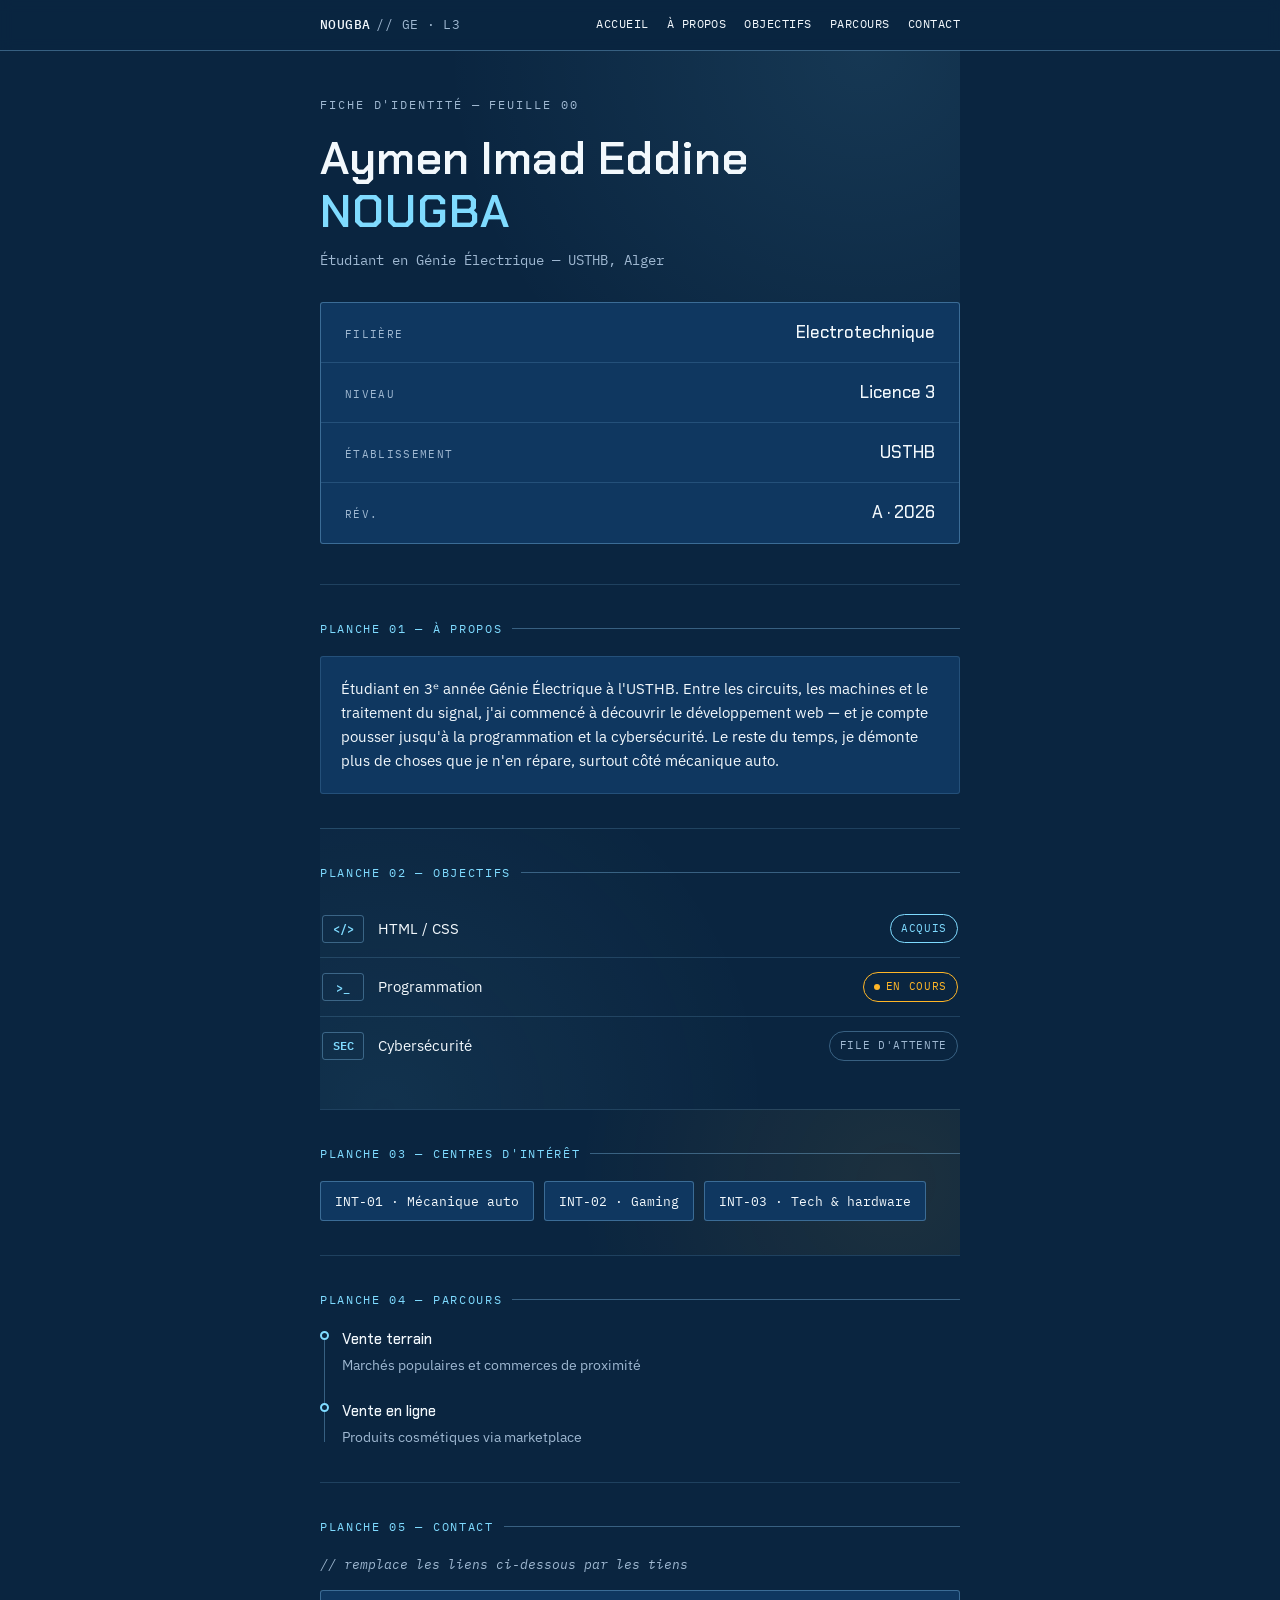
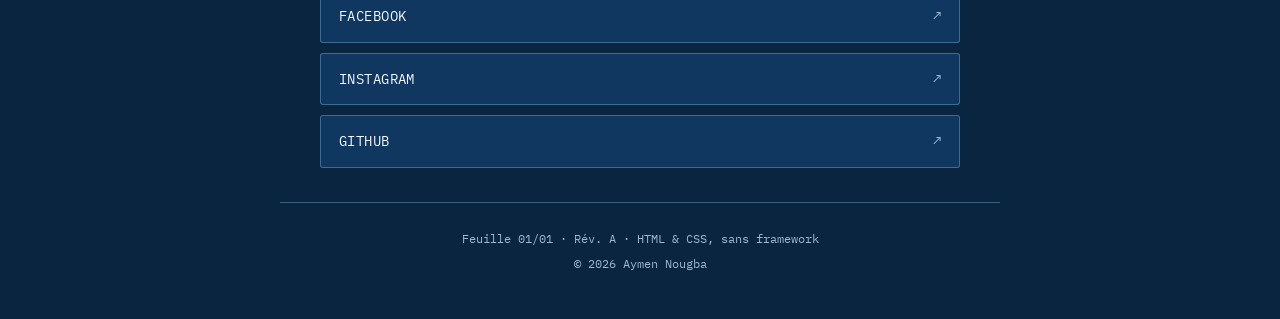
==== index.html @ 880c9650 "Add files via upload" ====
<!DOCTYPE html>
<html lang="fr">
<head>
<meta charset="UTF-8">
<meta name="viewport" content="width=device-width, initial-scale=1.0">
<title>Aymen Nougba — Génie Électrique</title>
<link rel="preconnect" href="https://fonts.googleapis.com">
<link rel="preconnect" href="https://fonts.gstatic.com" crossorigin>
<link href="https://fonts.googleapis.com/css2?family=Chakra+Petch:wght@500;600;700&family=IBM+Plex+Mono:wght@400;500;600&family=IBM+Plex+Sans:wght@400;500;600&display=swap" rel="stylesheet">
<link rel="stylesheet" href="./style.css">
</head>
<body>

<!-- ============ NAVIGATION ============ -->
<header class="nav">
  <div class="nav-inner">
    <span class="brand">NOUGBA<span class="brand-tag">// GE · L3</span></span>
    <nav class="nav-links">
      <a href="#accueil">Accueil</a>
      <a href="#apropos">À propos</a>
      <a href="#objectifs">Objectifs</a>
      <a href="#parcours">Parcours</a>
      <a href="#contact">Contact</a>
    </nav>
  </div>
</header>

<main>

  <!-- ============ HERO / CARTOUCHE ============ -->
  <section class="hero" id="accueil">
    <p class="eyebrow">Fiche d'identité — Feuille 00</p>
    <h1>
      <span class="fname">Aymen Imad Eddine</span><br>
      <span class="lname">Nougba</span>
    </h1>
    <p class="tagline">Étudiant en Génie Électrique — USTHB, Alger</p>

    <div class="cartouche">
      <div class="field"><span class="f-label">Filière</span><span class="f-value">Electrotechnique</span></div>
      <div class="field"><span class="f-label">Niveau</span><span class="f-value">Licence 3</span></div>
      <div class="field"><span class="f-label">Établissement</span><span class="f-value">USTHB</span></div>
      <div class="field"><span class="f-label">Rév.</span><span class="f-value">A · 2026</span></div>
    </div>
  </section>

  <!-- ============ PLANCHE 01 — À PROPOS ============ -->
  <section class="planche" id="apropos">
    <p class="planche-label">Planche 01 — À propos</p>
    <div class="panel">
      <p>Étudiant en 3ᵉ année Génie Électrique à l'USTHB. Entre les circuits, les machines et le traitement du signal, j'ai commencé à découvrir le développement web — et je compte pousser jusqu'à la programmation et la cybersécurité. Le reste du temps, je démonte plus de choses que je n'en répare, surtout côté mécanique auto.</p>
    </div>
  </section>

  <!-- ============ PLANCHE 02 — OBJECTIFS ============ -->
  <section class="planche" id="objectifs">
    <p class="planche-label">Planche 02 — Objectifs</p>
    <div class="status-list">
      <div class="status-row">
        <span class="chip" aria-hidden="true">&lt;/&gt;</span>
        <span class="status-name">HTML / CSS</span>
        <span class="status-pill done">Acquis</span>
      </div>
      <div class="status-row">
        <span class="chip" aria-hidden="true">&gt;_</span>
        <span class="status-name">Programmation</span>
        <span class="status-pill active"><span class="dot" aria-hidden="true"></span>En cours</span>
      </div>
      <div class="status-row">
        <span class="chip" aria-hidden="true">SEC</span>
        <span class="status-name">Cybersécurité</span>
        <span class="status-pill queued">File d'attente</span>
      </div>
    </div>
  </section>

  <!-- ============ PLANCHE 03 — CENTRES D'INTÉRÊT ============ -->
  <section class="planche" id="interets">
    <p class="planche-label">Planche 03 — Centres d'intérêt</p>
    <div class="tags">
      <span class="tag">INT-01 · Mécanique auto</span>
      <span class="tag">INT-02 · Gaming</span>
      <span class="tag">INT-03 · Tech &amp; hardware</span>
    </div>
  </section>

  <!-- ============ PLANCHE 04 — PARCOURS ============ -->
  <section class="planche" id="parcours">
    <p class="planche-label">Planche 04 — Parcours</p>
    <div class="timeline">
      <div class="tl-item">
        <span class="tl-dot" aria-hidden="true"></span>
        <div>
          <p class="tl-title">Vente terrain</p>
          <p class="tl-desc">Marchés populaires et commerces de proximité</p>
        </div>
      </div>
      <div class="tl-item">
        <span class="tl-dot" aria-hidden="true"></span>
        <div>
          <p class="tl-title">Vente en ligne</p>
          <p class="tl-desc">Produits cosmétiques via marketplace</p>
        </div>
      </div>
    </div>
  </section>

  <!-- ============ PLANCHE 05 — CONTACT ============ -->
  <section class="planche" id="contact">
    <p class="planche-label">Planche 05 — Contact</p>
    <p class="code-comment">// remplace les liens ci-dessous par les tiens</p>
    <div class="links">
        <a class="link-row" href="https://www.facebook.com/aymenimad.nougba" target="_blank">Facebook <span>↗</span></a>
        <a class="link-row" href="https://www.instagram.com/ay_men__im_ad?igsh=MXBzNDlhZjRobHprbA%3D%3D" target="_blank">Instagram <span>↗</span></a>
      <a class="link-row" href="https://github.com/D-Aymen" target="_blank">GitHub <span>↗</span></a>
    </div>
  </section>

</main>

<!-- ============ PIED DE PAGE ============ -->
<footer class="footer">
  <p>Feuille 01/01 · Rév. A · HTML &amp; CSS, sans framework</p>
  <p>© 2026 Aymen Nougba</p>
</footer>

</body>
</html>
---- style.css ----
/* ===========================================================
     JETONS (variables) — change les couleurs ici et tout le
     site suit. C'est le seul endroit à toucher pour un thème.
     =========================================================== */
  :root {
    --blue-deep:    #0A2540;                    /* fond général */
    --blue-panel:   #0F3760;                    /* fond des blocs */
    --line:         rgba(143,211,254,0.16);      /* traits fins */
    --line-strong:  rgba(143,211,254,0.34);      /* traits marqués */
    --cyan:         #7FDBFF;                    /* accent principal */
    --amber:        #FFB627;                    /* accent "en cours" */
    --paper:        #F2F8FC;                    /* texte principal */
    --muted:        #9FB8D1;                    /* texte secondaire */
    --radius:       3px;
  }

  * { box-sizing: border-box; }
  html { scroll-behavior: smooth; }

  body {
    margin: 0;
    background-color: var(--blue-deep);
    background-image:
  linear-gradient(...) /* الشبكة، ماتبدلتش */,
  linear-gradient(...) /* الشبكة، ماتبدلتش */,
  linear-gradient(180deg, #0D2E52 0%, #123A63 45%, #1C4D7D 100%);
    background-size: 36px 36px, 36px 36px, 100% 100%;
    background-repeat: repeat, repeat, no-repeat;
    color: var(--paper);
    font-family: 'IBM Plex Sans', sans-serif;
    line-height: 1.6;
    -webkit-font-smoothing: antialiased;
  }

  a { color: inherit; text-decoration: none; }
  a:focus-visible, .link-row:focus-visible {
    outline: 2px solid var(--cyan);
    outline-offset: 3px;
  }

  main, .nav-inner, .footer {
    max-width: 720px;
    margin: 0 auto;
    padding-left: 20px;
    padding-right: 20px;
  }

  /* ===========================================================
     NAVIGATION
     =========================================================== */
  .nav {
    position: sticky;
    top: 0;
    z-index: 10;
    background: rgba(10,37,64,0.92);
    backdrop-filter: blur(6px);
    border-bottom: 1px solid var(--line-strong);
  }
  .nav-inner {
    display: flex;
    align-items: center;
    justify-content: space-between;
    flex-wrap: wrap;
    gap: 10px;
    padding-top: 14px;
    padding-bottom: 14px;
    font-family: 'IBM Plex Mono', monospace;
    font-size: 13px;
  }
  .brand { color: var(--paper); font-weight: 500; letter-spacing: 0.03em; }
  .brand-tag { color: var(--muted); font-weight: 400; margin-left: 6px; }
  .nav-links { display: flex; gap: 18px; flex-wrap: wrap; text-transform: uppercase; font-size: 12px; letter-spacing: 0.04em; }
  .nav-links a { padding-bottom: 2px; border-bottom: 1px solid transparent; transition: border-color .2s, color .2s; }
  .nav-links a:hover { color: var(--cyan); border-color: var(--cyan); }

  /* ===========================================================
     HERO / CARTOUCHE — le bloc "titre" façon plan technique
     =========================================================== */
  .hero { padding: 44px 0 40px; }
  .eyebrow {
    font-family: 'IBM Plex Mono', monospace;
    font-size: 12px;
    letter-spacing: 0.16em;
    text-transform: uppercase;
    color: var(--muted);
    margin: 0 0 18px;
  }
  .hero h1 {
    font-family: 'Chakra Petch', sans-serif;
    font-weight: 600;
    font-size: clamp(32px, 8vw, 46px);
    line-height: 1.15;
    margin: 0 0 12px;
    text-wrap: balance;
  }
  .fname { color: var(--paper); }
  .lname { color: var(--cyan); text-transform: uppercase; letter-spacing: 0.02em; }
  .tagline {
    font-family: 'IBM Plex Mono', monospace;
    font-size: 13.5px;
    color: var(--muted);
    margin: 0 0 30px;
  }

  .cartouche {
    border: 1px solid var(--line-strong);
    background: var(--blue-panel);
    border-radius: var(--radius);
  }
  .field {
    display: flex;
    justify-content: space-between;
    align-items: baseline;
    gap: 12px;
    padding: 14px 18px;
    border-bottom: 1px solid var(--line);
  }
  .field:last-child { border-bottom: none; }
  .f-label {
    font-family: 'IBM Plex Mono', monospace;
    font-size: 11px;
    letter-spacing: 0.12em;
    text-transform: uppercase;
    color: var(--muted);
    white-space: nowrap;
  }
  .f-value {
    font-family: 'Chakra Petch', sans-serif;
    font-size: 16px;
    font-weight: 500;
    text-align: right;
  }

  /* ===========================================================
     SECTIONS ("planches") — même en-tête pour toutes
     =========================================================== */
  .planche { padding: 34px 0; border-top: 1px solid var(--line); }

  /* Teinte propre à chaque planche, selon son contenu */
 #accueil   { background: radial-gradient(circle at 85% 0%,   rgba(127,219,255,0.10), transparent 55%); }
#objectifs { background: radial-gradient(circle at 10% 100%, rgba(127,219,255,0.07), transparent 60%); }
#interets  { background: radial-gradient(circle at 90% 50%,  rgba(255,182,39,0.08),  transparent 55%); }

  .planche-label {
    display: flex;
    align-items: center;
    gap: 10px;
    font-family: 'IBM Plex Mono', monospace;
    font-size: 12px;
    letter-spacing: 0.14em;
    text-transform: uppercase;
    color: var(--cyan);
    margin: 0 0 18px;
  }
  .planche-label::after { content: ''; flex: 1; height: 1px; background: var(--line-strong); }

  .panel {
    background: var(--blue-panel);
    border: 1px solid var(--line);
    border-radius: var(--radius);
    padding: 20px;
  }
  .panel p { margin: 0; font-size: 15px; }

  /* ---- Planche 02 : objectifs (liste d'état) ---- */
  .status-row {
    display: flex;
    align-items: center;
    gap: 14px;
    padding: 14px 2px;
    border-bottom: 1px solid var(--line);
  }
  .status-row:last-child { border-bottom: none; }
  .chip {
    font-family: 'IBM Plex Mono', monospace;
    font-size: 12px;
    font-weight: 600;
    color: var(--cyan);
    border: 1px solid var(--line-strong);
    border-radius: var(--radius);
    width: 42px;
    height: 28px;
    display: flex;
    align-items: center;
    justify-content: center;
    flex-shrink: 0;
  }
  .status-name { flex: 1; font-size: 15px; }
  .status-pill {
    font-family: 'IBM Plex Mono', monospace;
    font-size: 11px;
    letter-spacing: 0.06em;
    text-transform: uppercase;
    padding: 5px 10px;
    border-radius: 20px;
    border: 1px solid;
    display: inline-flex;
    align-items: center;
    gap: 6px;
    white-space: nowrap;
  }
  .status-pill.done   { color: var(--cyan);  border-color: var(--cyan); }
  .status-pill.active { color: var(--amber); border-color: var(--amber); }
  .status-pill.queued { color: var(--muted); border-color: var(--line-strong); }
  .dot {
    width: 6px; height: 6px; border-radius: 50%;
    background: var(--amber);
    display: inline-block;
    animation: pulse 1.8s ease-in-out infinite;
  }
  @keyframes pulse { 0%, 100% { opacity: 1; } 50% { opacity: 0.3; } }

  /* ---- Planche 03 : centres d'intérêt ---- */
  .tags { display: flex; flex-wrap: wrap; gap: 10px; }
  .tag {
    font-family: 'IBM Plex Mono', monospace;
    font-size: 12.5px;
    color: var(--paper);
    background: var(--blue-panel);
    border: 1px solid var(--line-strong);
    border-radius: var(--radius);
    padding: 9px 14px;
  }

  /* ---- Planche 04 : parcours (timeline) ---- */
  .timeline { position: relative; padding-left: 22px; }
  .timeline::before {
    content: '';
    position: absolute;
    left: 4px; top: 6px; bottom: 6px;
    width: 1px;
    background: var(--line-strong);
  }
  .tl-item { position: relative; display: flex; gap: 16px; padding-bottom: 22px; }
  .tl-item:last-child { padding-bottom: 0; }
  .tl-dot {
    position: absolute;
    left: -22px; top: 4px;
    width: 9px; height: 9px;
    border-radius: 50%;
    background: var(--blue-deep);
    border: 2px solid var(--cyan);
  }
  .tl-title { margin: 0 0 4px; font-family: 'Chakra Petch', sans-serif; font-size: 15px; font-weight: 500; }
  .tl-desc { margin: 0; font-size: 13.5px; color: var(--muted); }

  /* ---- Planche 05 : contact ---- */
  .code-comment {
    font-family: 'IBM Plex Mono', monospace;
    font-size: 12.5px;
    color: var(--muted);
    font-style: italic;
    margin: 0 0 16px;
  }
  .links { display: flex; flex-direction: column; gap: 10px; }
  .link-row {
    display: flex;
    justify-content: space-between;
    align-items: center;
    padding: 14px 18px;
    border: 1px solid var(--line-strong);
    border-radius: var(--radius);
    background: var(--blue-panel);
    font-family: 'IBM Plex Mono', monospace;
    font-size: 14px;
    letter-spacing: 0.03em;
    text-transform: uppercase;
    transition: border-color .2s, color .2s;
  }
  .link-row span { color: var(--muted); transition: color .2s, transform .2s; display: inline-block; }
  .link-row:hover { color: var(--cyan); border-color: var(--cyan); }
  .link-row:hover span { color: var(--cyan); transform: translate(2px, -2px); }

  /* ===========================================================
     PIED DE PAGE
     =========================================================== */
  .footer {
    border-top: 1px solid var(--line-strong);
    padding: 26px 20px 40px;
    font-family: 'IBM Plex Mono', monospace;
    font-size: 12px;
    color: var(--muted);
    text-align: center;
  }
  .footer p { margin: 0 0 6px; }

  /* ===========================================================
     ÉCRANS PLUS LARGES
     =========================================================== */
  @media (min-width: 700px) {
    main, .nav-inner, .footer { padding-left: 40px; padding-right: 40px; }
    .field { padding: 16px 24px; }
    .f-value { font-size: 17px; }
  }

  @media (prefers-reduced-motion: reduce) {
    html { scroll-behavior: auto; }
    .dot { animation: none; }
  }
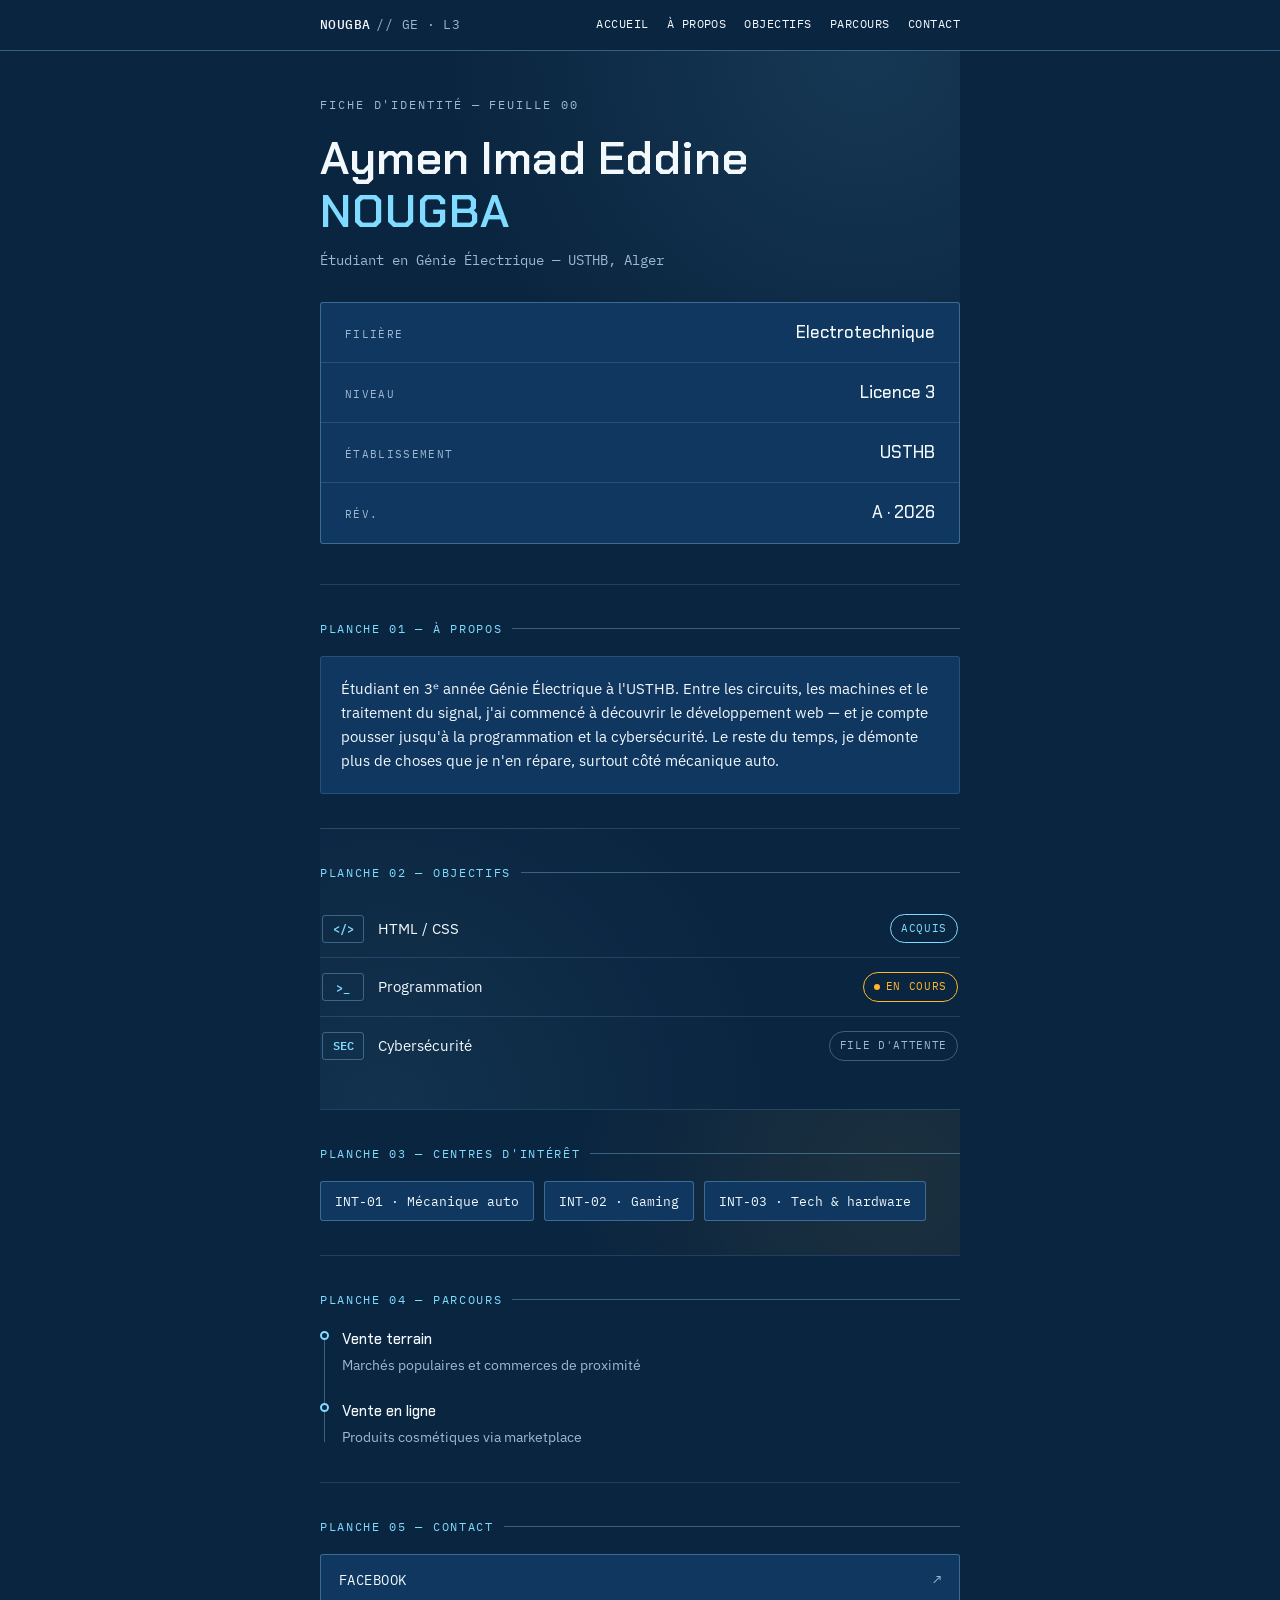
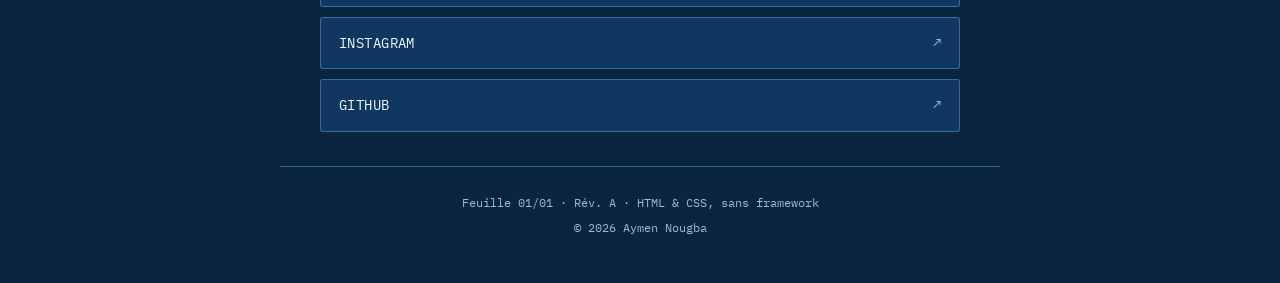
==== commit 1091942f: "Add files via upload" ====
--- a/index.html
+++ b/index.html
@@ -108,7 +108,7 @@
   <!-- ============ PLANCHE 05 — CONTACT ============ -->
   <section class="planche" id="contact">
     <p class="planche-label">Planche 05 — Contact</p>
-    <p class="code-comment">// remplace les liens ci-dessous par les tiens</p>
+   
     <div class="links">
         <a class="link-row" href="https://www.facebook.com/aymenimad.nougba" target="_blank">Facebook <span>↗</span></a>
         <a class="link-row" href="https://www.instagram.com/ay_men__im_ad?igsh=MXBzNDlhZjRobHprbA%3D%3D" target="_blank">Instagram <span>↗</span></a>
